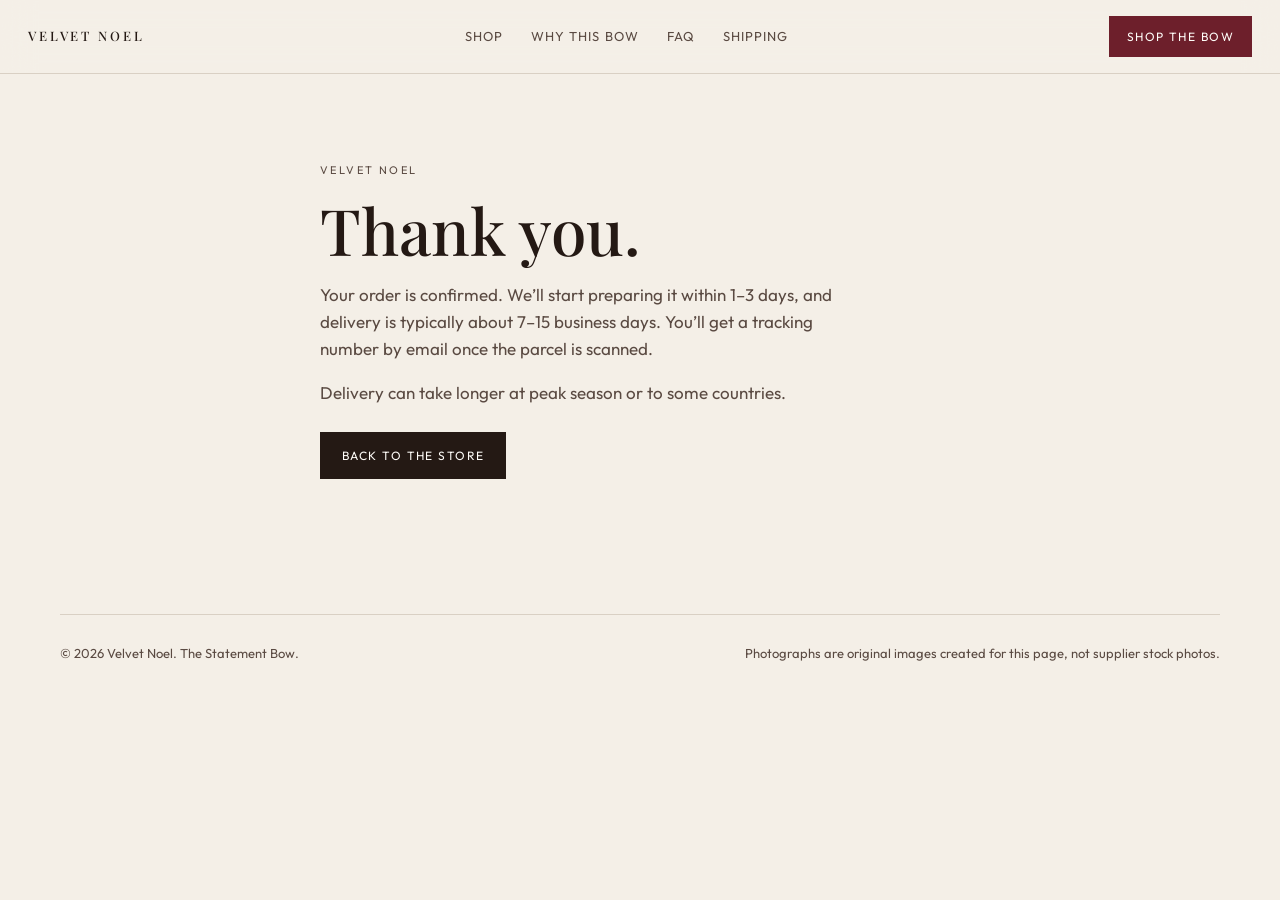
==== thanks.html @ d0af2b96 "Connect live PayPal checkout for The Statement Bow Replace placeholder buttons with a PayPal Payment" ====
<!DOCTYPE html>
<html lang="en">
<head>
  <meta charset="utf-8">
  <meta name="viewport" content="width=device-width, initial-scale=1">
  <title>Thank you — Velvet Noel</title>
  <meta name="description" content="Thank you for your Velvet Noel order. Your Statement Bow is confirmed and will be on its way shortly.">
  <link rel="preconnect" href="https://fonts.googleapis.com">
  <link rel="preconnect" href="https://fonts.gstatic.com" crossorigin>
  <link href="https://fonts.googleapis.com/css2?family=Outfit:wght@300;400;500;600&family=Playfair+Display:ital,wght@0,400;0,500;0,600;1,400&display=swap" rel="stylesheet">
  <link rel="stylesheet" href="styles.css">
</head>
<body>
  <header class="nav">
    <a class="logo" href="./">VELVET NOEL</a>
    <nav>
      <ul class="nav-links">
        <li><a href="./#shop">Shop</a></li>
        <li><a href="./#why">Why this bow</a></li>
        <li><a href="./#faq">FAQ</a></li>
        <li><a href="./#shipping">Shipping</a></li>
      </ul>
    </nav>
    <a class="nav-cta" href="./#shop">Shop the bow</a>
  </header>

  <section class="thanks wrap">
    <p class="kicker">Velvet Noel</p>
    <h1>Thank you.</h1>
    <p>Your order is confirmed. We’ll start preparing it within 1–3 days, and delivery is typically about 7–15 business days. You’ll get a tracking number by email once the parcel is scanned.</p>
    <p>Delivery can take longer at peak season or to some countries.</p>
    <a class="btn btn-dark" href="./">Back to the store</a>
  </section>

  <footer class="wrap">
    <div>© 2026 Velvet Noel. The Statement Bow.</div>
    <div>Photographs are original images created for this page, not supplier stock photos.</div>
  </footer>
</body>
</html>
---- styles.css ----
:root {
  --ivory: #f4efe7;
  --paper: #faf7f2;
  --ink: #241914;
  --ink-soft: #5a4a42;
  --line: #d9d0c4;
  --burgundy: #6d1f2b;
  --burgundy-deep: #4c121b;
  --gold: #b0894f;
  --gold-soft: #cbb48a;
  --forest: #2f4a3c;
  --champagne: #c5a572;
  --white: #fffdf9;
  --shadow: 0 20px 50px rgba(36, 25, 20, 0.12);
  --serif: "Playfair Display", "Source Serif Pro", Georgia, serif;
  --sans: "Outfit", "Libre Franklin", system-ui, sans-serif;
}

*, *::before, *::after { box-sizing: border-box; margin: 0; padding: 0; }
html { scroll-behavior: smooth; }
body {
  font-family: var(--sans);
  color: var(--ink);
  background: var(--ivory);
  line-height: 1.6;
  font-size: 17px;
  -webkit-font-smoothing: antialiased;
}
img { max-width: 100%; display: block; }
a { color: inherit; }
button, .btn { font-family: inherit; cursor: pointer; }

.wrap { width: min(1160px, calc(100% - 40px)); margin-inline: auto; }

/* Nav */
.nav {
  position: sticky; top: 0; z-index: 40;
  display: flex; align-items: center; justify-content: space-between;
  padding: 16px 28px;
  background: rgba(244, 239, 231, 0.88);
  backdrop-filter: blur(16px);
  border-bottom: 1px solid var(--line);
}
.logo {
  font-family: var(--serif);
  font-weight: 500;
  letter-spacing: 0.22em;
  font-size: 13px;
  text-decoration: none;
}
.nav-links { display: flex; gap: 28px; list-style: none; font-size: 13px; letter-spacing: 0.08em; text-transform: uppercase; }
.nav-links a { text-decoration: none; color: var(--ink-soft); }
.nav-links a:hover { color: var(--ink); }
.nav-cta {
  background: var(--burgundy); color: var(--white);
  text-decoration: none; font-size: 12px; letter-spacing: 0.12em;
  text-transform: uppercase; padding: 11px 18px; border: 0;
}
.nav-toggle { display: none; background: none; border: 0; font-size: 22px; }

/* Hero */
.hero {
  position: relative;
  min-height: min(88vh, 860px);
  display: grid;
  grid-template-columns: 1.1fr 0.9fr;
  background: #1b1410;
  color: var(--white);
  overflow: hidden;
}
.hero-media { position: relative; min-height: 520px; }
.hero-media img { width: 100%; height: 100%; object-fit: cover; object-position: center 30%; }
.hero-copy {
  display: flex; flex-direction: column; justify-content: center;
  padding: 72px 56px 72px 48px;
  background:
    linear-gradient(180deg, rgba(27,20,16,0.2), rgba(27,20,16,0.55)),
    #2a1b18;
}
.eyebrow {
  font-size: 11px; letter-spacing: 0.28em; text-transform: uppercase;
  color: var(--gold-soft); margin-bottom: 18px;
}
.hero h1 {
  font-family: var(--serif);
  font-weight: 500;
  font-size: clamp(42px, 6vw, 78px);
  line-height: 0.95;
  letter-spacing: -0.02em;
  margin-bottom: 22px;
}
.hero-lead { color: #eadfce; font-size: 18px; max-width: 28ch; margin-bottom: 32px; }
.hero-price { display: flex; align-items: baseline; gap: 14px; margin-bottom: 28px; }
.hero-price .amount { font-family: var(--serif); font-size: 36px; }
.hero-price .note { font-size: 13px; color: var(--gold-soft); }
.btn-row { display: flex; flex-wrap: wrap; gap: 12px; }
.btn {
  display: inline-flex; align-items: center; justify-content: center;
  padding: 14px 22px; border: 0; text-decoration: none;
  letter-spacing: 0.12em; text-transform: uppercase; font-size: 12px;
}
.btn-primary { background: var(--burgundy); color: var(--white); }
.btn-primary:hover { background: var(--burgundy-deep); }
.btn-ghost { background: transparent; color: var(--white); border: 1px solid rgba(255,255,255,0.35); }
.btn-dark { background: var(--ink); color: var(--white); }
.btn-outline { background: transparent; border: 1px solid var(--ink); color: var(--ink); }
.btn-paypal { background: #111; color: #fff; }
.btn-stripe { background: #635bff; color: #fff; }

/* Product */
.product { padding: 88px 0; background: var(--paper); }
.product-grid { display: grid; grid-template-columns: 1.15fr 0.85fr; gap: 56px; align-items: start; }
.gallery { display: grid; gap: 14px; }
.gallery-main { border-radius: 2px; overflow: hidden; background: #eee; aspect-ratio: 4/3; }
.gallery-main img { width: 100%; height: 100%; object-fit: cover; }
.thumbs { display: grid; grid-template-columns: repeat(4, 1fr); gap: 10px; }
.thumbs button { border: 1px solid transparent; padding: 0; background: #eee; }
.thumbs button[aria-current="true"], .thumbs button:hover { border-color: var(--ink); }
.thumbs img { width: 100%; height: 86px; object-fit: cover; }

.buy-box h2 { font-family: var(--serif); font-weight: 500; font-size: 40px; line-height: 1.1; margin: 8px 0 10px; }
.buy-box .price { font-size: 26px; margin: 10px 0 6px; }
.buy-box .sub { color: var(--ink-soft); font-size: 15px; margin-bottom: 24px; }
.field { margin: 16px 0; }
.field span.label { display: block; font-size: 11px; letter-spacing: 0.14em; text-transform: uppercase; margin-bottom: 8px; }
.swatches, .sizes, .qty { display: flex; gap: 8px; flex-wrap: wrap; }
.swatch, .size, .qty button {
  border: 1px solid var(--line); background: var(--white); min-width: 42px; height: 42px;
  padding: 0 12px;
}
.swatch { width: 42px; padding: 0; border-radius: 50%; }
.swatch.crimson { background: #6d1f2b; }
.swatch.forest { background: #2f4a3c; }
.swatch.champagne { background: #c5a572; }
.swatch[aria-pressed="true"], .size[aria-pressed="true"], .qty button[aria-pressed="true"] {
  outline: 2px solid var(--ink); outline-offset: 2px;
}
.buy-actions { display: grid; gap: 10px; margin-top: 22px; }
.fine { font-size: 13px; color: var(--ink-soft); margin-top: 14px; }

/* Benefits */
.benefits { padding: 24px 0 88px; background: var(--paper); }
.benefit-grid { display: grid; grid-template-columns: repeat(4, 1fr); gap: 22px; }
.benefit { background: var(--white); padding: 26px 22px; border: 1px solid var(--line); }
.benefit h3 { font-family: var(--serif); font-size: 22px; font-weight: 500; margin-bottom: 8px; }
.benefit p { color: var(--ink-soft); font-size: 15px; }

/* Lifestyle */
.lifestyle { padding: 80px 0; }
.section-head { max-width: 640px; margin-bottom: 36px; }
.kicker { font-size: 11px; letter-spacing: 0.22em; text-transform: uppercase; color: var(--gold); }
.section-head h2, .split h2, .faq h2, .policies h2 { font-family: var(--serif); font-weight: 500; font-size: clamp(32px, 4vw, 48px); line-height: 1.1; margin: 10px 0 12px; }
.life-grid { display: grid; grid-template-columns: 1.2fr 1fr; gap: 16px; }
.life-card { position: relative; overflow: hidden; min-height: 420px; }
.life-card img { width: 100%; height: 100%; object-fit: cover; }
.life-card figcaption {
  position: absolute; left: 20px; bottom: 18px;
  color: #fff; font-size: 13px; letter-spacing: 0.08em; text-transform: uppercase;
  text-shadow: 0 8px 20px rgba(0,0,0,0.45);
}

/* Split how-to */
.split { display: grid; grid-template-columns: 0.9fr 1.1fr; gap: 48px; padding: 40px 0 88px; align-items: center; }
.split img { width: 100%; height: 520px; object-fit: cover; }
.split ol { margin: 18px 0 0 18px; color: var(--ink-soft); }
.split li { margin: 10px 0; }

/* FAQ / policies */
.faq, .policies, .contact { padding: 20px 0 80px; }
.faq-item { border-top: 1px solid var(--line); }
.faq-item:last-child { border-bottom: 1px solid var(--line); }
.faq-item button {
  width: 100%; text-align: left; background: none; border: 0;
  padding: 18px 0; font-size: 18px; font-family: var(--serif);
  display: flex; justify-content: space-between; gap: 16px;
}
.faq-item .answer { display: none; color: var(--ink-soft); padding: 0 0 18px; max-width: 70ch; }
.faq-item.open .answer { display: block; }
.policy-grid { display: grid; grid-template-columns: 1fr 1fr; gap: 28px; }
.policy-grid article { background: var(--white); padding: 28px; border: 1px solid var(--line); }
.policy-grid h3 { font-family: var(--serif); font-size: 24px; font-weight: 500; margin-bottom: 10px; }
.policy-grid p, .contact p { color: var(--ink-soft); }

.contact a { color: var(--burgundy); }

footer {
  border-top: 1px solid var(--line);
  padding: 28px 0 48px;
  font-size: 13px; color: var(--ink-soft);
  display: flex; justify-content: space-between; gap: 20px; flex-wrap: wrap;
}

/* Modal */
.modal[hidden] { display: none; }
.modal {
  position: fixed; inset: 0; z-index: 80;
  background: rgba(36, 25, 20, 0.55);
  display: grid; place-items: center; padding: 24px;
}
.modal-card {
  background: var(--white); width: min(480px, 100%);
  padding: 32px; box-shadow: var(--shadow);
}
.modal-card h3 { font-family: var(--serif); font-size: 28px; font-weight: 500; margin-bottom: 10px; }
.modal-card p { color: var(--ink-soft); margin-bottom: 18px; }

@media (max-width: 900px) {
  .nav-links { display: none; }
  .hero, .product-grid, .life-grid, .split, .benefit-grid, .policy-grid { grid-template-columns: 1fr; }
  .hero-copy { padding: 40px 24px 56px; }
  .hero { min-height: auto; }
  .hero-media { min-height: 420px; }
  .split img, .life-card { height: 360px; min-height: 360px; }
}

.paypal-form { display: grid; }
.paypal-form .btn { width: 100%; }

.thanks {
  padding: 88px 0 120px;
  min-height: 60vh;
  max-width: 640px;
}
.thanks h1 {
  font-family: var(--serif);
  font-weight: 500;
  font-size: clamp(40px, 6vw, 64px);
  line-height: 1.05;
  margin: 10px 0 18px;
}
.thanks p {
  color: var(--ink-soft);
  margin-bottom: 16px;
  max-width: 48ch;
}
.thanks .btn { margin-top: 10px; }
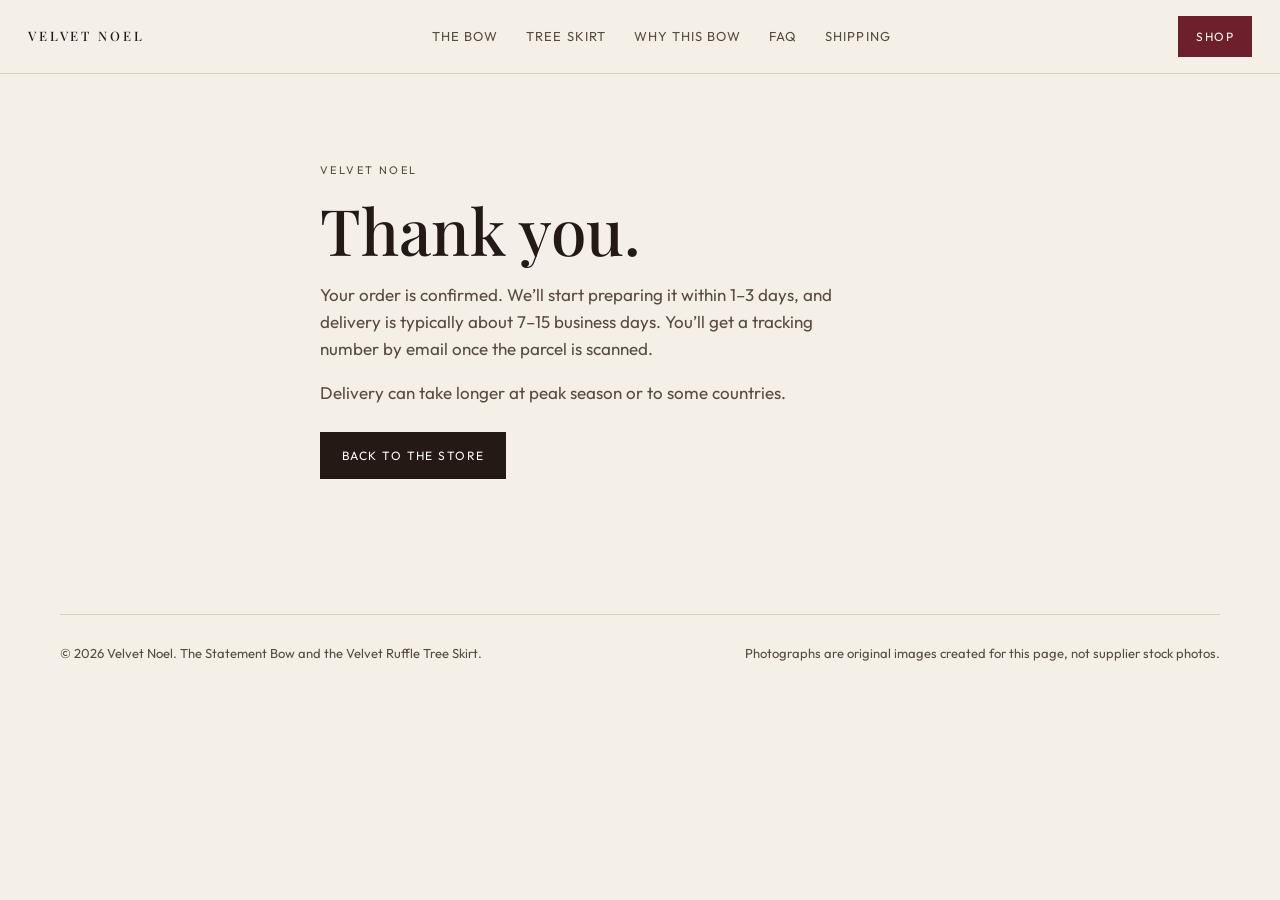
==== commit 3b69a9ed: "Add the Velvet Ruffle Tree Skirt at $36.90" ====
--- a/thanks.html
+++ b/thanks.html
@@ -4,7 +4,7 @@
   <meta charset="utf-8">
   <meta name="viewport" content="width=device-width, initial-scale=1">
   <title>Thank you — Velvet Noel</title>
-  <meta name="description" content="Thank you for your Velvet Noel order. Your Statement Bow is confirmed and will be on its way shortly.">
+  <meta name="description" content="Thank you for your Velvet Noel order. It is confirmed and will be on its way shortly.">
   <link rel="preconnect" href="https://fonts.googleapis.com">
   <link rel="preconnect" href="https://fonts.gstatic.com" crossorigin>
   <link href="https://fonts.googleapis.com/css2?family=Outfit:wght@300;400;500;600&family=Playfair+Display:ital,wght@0,400;0,500;0,600;1,400&display=swap" rel="stylesheet">
@@ -15,13 +15,14 @@
     <a class="logo" href="./">VELVET NOEL</a>
     <nav>
       <ul class="nav-links">
-        <li><a href="./#shop">Shop</a></li>
+        <li><a href="./#shop">The bow</a></li>
+        <li><a href="./#shop-skirt">Tree skirt</a></li>
         <li><a href="./#why">Why this bow</a></li>
         <li><a href="./#faq">FAQ</a></li>
         <li><a href="./#shipping">Shipping</a></li>
       </ul>
     </nav>
-    <a class="nav-cta" href="./#shop">Shop the bow</a>
+    <a class="nav-cta" href="./#shop">Shop</a>
   </header>
 
   <section class="thanks wrap">
@@ -33,7 +34,7 @@
   </section>
 
   <footer class="wrap">
-    <div>© 2026 Velvet Noel. The Statement Bow.</div>
+    <div>© 2026 Velvet Noel. The Statement Bow and the Velvet Ruffle Tree Skirt.</div>
     <div>Photographs are original images created for this page, not supplier stock photos.</div>
   </footer>
 </body>
--- a/styles.css
+++ b/styles.css
@@ -234,3 +234,32 @@
   max-width: 48ch;
 }
 .thanks .btn { margin-top: 10px; }
+
+/* Second product + collection notes */
+.product-alt {
+  padding-top: 40px;
+  border-top: 1px solid var(--line);
+}
+.cross-link {
+  font-size: 14px;
+  color: var(--ink-soft);
+  margin-top: 16px;
+}
+.cross-link a { color: var(--burgundy); }
+.complete-note {
+  margin-top: 18px;
+  padding: 16px 18px;
+  background: var(--white);
+  border: 1px solid var(--line);
+  font-size: 14px;
+  color: var(--ink-soft);
+}
+.complete-note strong {
+  color: var(--ink);
+  font-weight: 500;
+}
+.life-grid-3 { grid-template-columns: 1.1fr 1fr 1fr; }
+
+@media (max-width: 900px) {
+  .life-grid-3 { grid-template-columns: 1fr; }
+}
